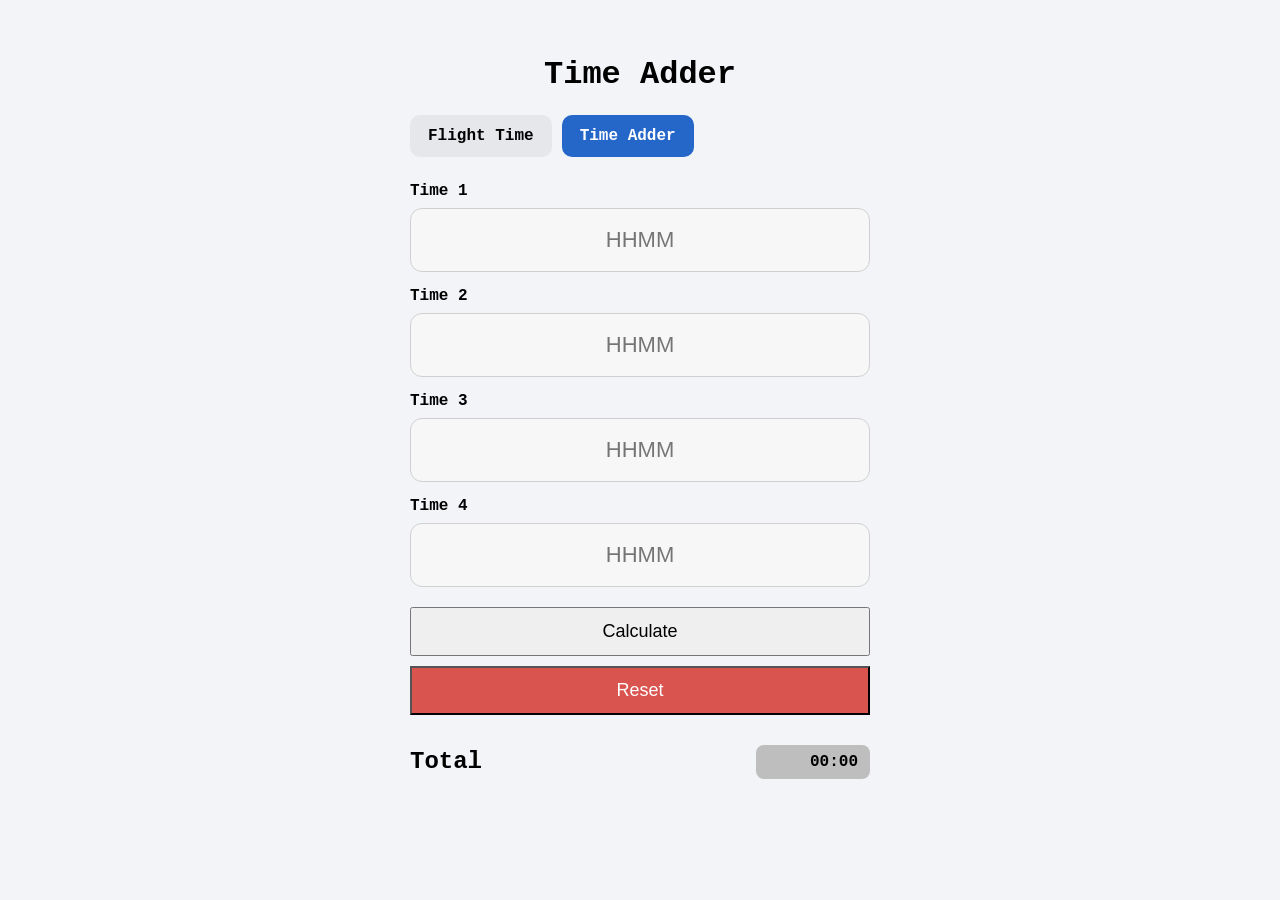
==== time-adder.html @ 0b80aaac "Add files via upload" ====
<!DOCTYPE html>
<html>
<head>
    <title>Time Addition Calculator</title>
    <link rel="stylesheet" href="style.css">
</head>

<body>

<div class="container">

    <h1>Time Adder</h1>

    <div class="nav-buttons">

        <a href="index.html" class="nav-btn">
            Flight Time
        </a>

        <a href="time-adder.html" class="nav-btn active">
            Time Adder
        </a>

    </div>

    <label>Time 1</label>
    <input type="text" id="time1"
           inputmode="numeric"
           maxlength="5"
           placeholder="HHMM"
           oninput="formatTimeInput(this)">

    <label>Time 2</label>
    <input type="text" id="time2"
           inputmode="numeric"
           maxlength="5"
           placeholder="HHMM"
           oninput="formatTimeInput(this)">

    <label>Time 3</label>
    <input type="text" id="time3"
           inputmode="numeric"
           maxlength="5"
           placeholder="HHMM"
           oninput="formatTimeInput(this)">

    <label>Time 4</label>
    <input type="text" id="time4"
           inputmode="numeric"
           maxlength="5"
           placeholder="HHMM"
           oninput="formatTimeInput(this)">

    <button onclick="addTimes()">
        Calculate
    </button>

    <button onclick="resetAdder()" class="reset-btn">
    Reset
    </button>

    <div class="results-table">

        <div class="result-row">

            <span class="result-label">
                Total
            </span>

            <span class="result-time" id="totalTime">
                00:00
            </span>

        </div>

    </div>

</div>

<script src="time-adder.js"></script>

</body>
</html>
---- style.css ----
body {
    font-family: 'Courier New', Courier, monospace;
    background: #f2f4f8;
    margin: 0;
    padding: 15px;
}

.container {
    max-width: 500px;
    margin: auto;
    padding: 20px;
    box-sizing: border-box;
}

h1 {
    text-align: center;
}

label {
    display: block;
    margin-top: 15px;
    font-weight: bold;
}

input {
    width: 100%;
    box-sizing: border-box;
    padding: 18px;
    font-size: 22px;
    text-align: center;
    margin-top: 8px;

    border: 1px solid #d0d0d0;
    border-radius: 12px;

    background: #f7f7f7;
}

button {
    width: 100%;
    margin-top: 20px;
    padding: 12px;
    font-size: 18px;
}

.results {
    margin-top: 25px;
    font-size: 22px;
}

.reset-btn {
    margin-top: 10px;
    background: #d9534f;
    color: white;
}

.warning-dot {
    display: none;
    color: #ff3b3b;
    margin-left: 6px;
}

.show-dot {
    display: inline;
}

.results-table {
    margin-top: 30px;
}

.result-row {
    display: flex;
    justify-content: space-between;
    align-items: center;

    margin-bottom: 18px;
}

.result-label {
    font-size: 24px;
    font-weight: 600;
}

.result-time {
    width: 90px;

    text-align: right;

    padding: 8px 12px;

    border-radius: 8px;

    background: #bebebe;

    font-weight: 700;
}

.nav-buttons {
    display: flex;
    gap: 10px;
    margin-bottom: 25px;
}

.nav-btn {
    text-decoration: none;

    padding: 12px 18px;

    border-radius: 10px;

    background: #e5e7eb;

    color: black;

    font-weight: 600;
}

.nav-btn.active {
    background: #2567c9;
    color: white;
}
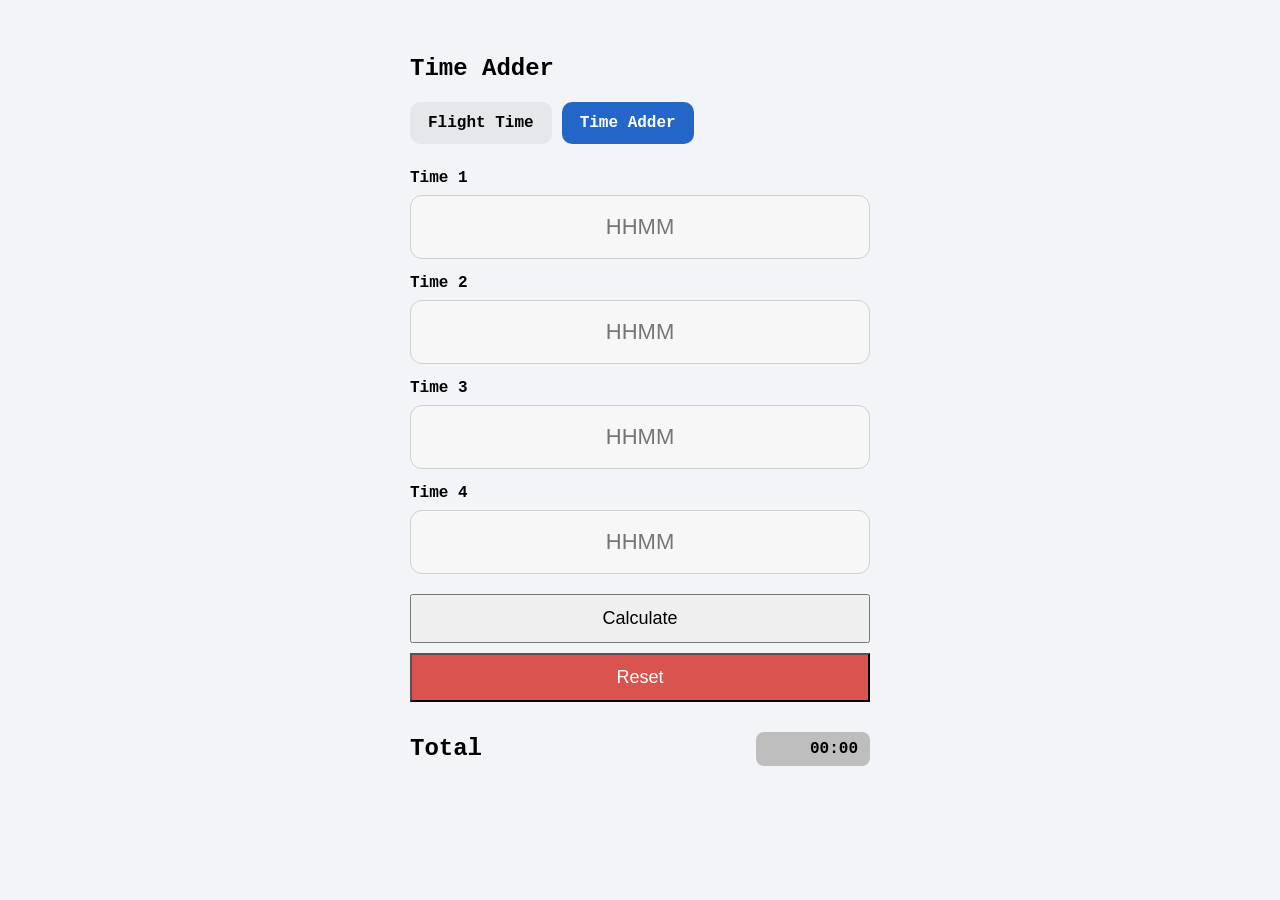
==== commit 135aecf7: "Update time-adder.html" ====
--- a/time-adder.html
+++ b/time-adder.html
@@ -1,6 +1,8 @@
 <!DOCTYPE html>
 <html>
 <head>
+    <meta charset="UTF-8">
+    <meta name="viewport" content="width=device-width, initial-scale=1.0">
     <title>Time Addition Calculator</title>
     <link rel="stylesheet" href="style.css">
 </head>
@@ -9,7 +11,7 @@
 
 <div class="container">
 
-    <h1>Time Adder</h1>
+    <h2>Time Adder</h2>
 
     <div class="nav-buttons">
 
@@ -80,4 +82,4 @@
 <script src="time-adder.js"></script>
 
 </body>
-</html>+</html>
